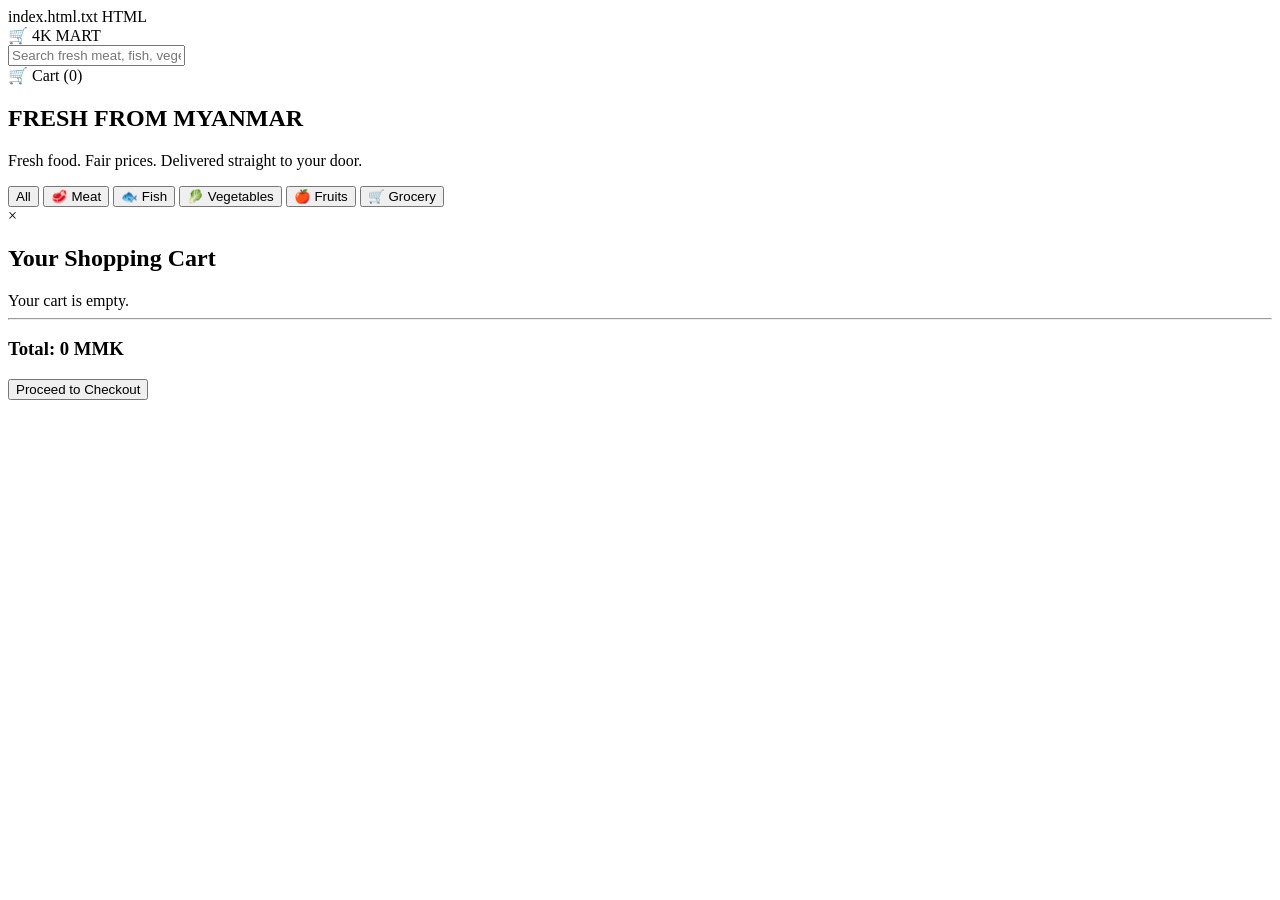
==== index.html @ b6021738 "Add initial index.html for 4K Mart website Initial HTML structure for the 4K Mart grocery website, i" ====
index.html.txt
HTML
<!DOCTYPE html>
<html lang="en">
<head>
    <meta charset="UTF-8">
    <meta name="viewport" content="width=device-width, initial-scale=1.0">
    <title>4K Mart - Fresh Grocery Myanmar</title>
    <link rel="stylesheet" href="styles.css">
</head>
<body>

    <!-- Header Navigation -->
    <header class="navbar">
        <div class="logo">🛒 4K MART</div>
        <div class="search-bar">
            <input type="text" id="searchInput" placeholder="Search fresh meat, fish, vegetables..." onkeyup="filterProducts()">
        </div>
        <div class="cart-btn" onclick="toggleCart()">
            🛒 Cart (<span id="cartCount">0</span>)
        </div>
    </header>

    <!-- Hero Banner -->
    <section class="hero">
        <h1>FRESH FROM MYANMAR</h1>
        <p>Fresh food. Fair prices. Delivered straight to your door.</p>
    </section>

    <!-- Category Filters -->
    <section class="categories">
        <button class="cat-btn active" onclick="filterCategory('all')">All</button>
        <button class="cat-btn" onclick="filterCategory('Meat')">🥩 Meat</button>
        <button class="cat-btn" onclick="filterCategory('Fish')">🐟 Fish</button>
        <button class="cat-btn" onclick="filterCategory('Vegetables')">🥬 Vegetables</button>
        <button class="cat-btn" onclick="filterCategory('Fruits')">🍎 Fruits</button>
        <button class="cat-btn" onclick="filterCategory('Grocery')">🛒 Grocery</button>
    </section>

    <!-- Product Grid -->
    <main class="product-grid" id="productGrid">
        <!-- Products populated dynamically by JS -->
    </main>

    <!-- Slide-Out Shopping Cart Modal -->
    <div id="cartModal" class="cart-modal">
        <div class="cart-content">
            <span class="close-btn" onclick="toggleCart()">&times;</span>
            <h2>Your Shopping Cart</h2>
            <div id="cartItems">Your cart is empty.</div>
            <hr>
            <h3>Total: <span id="cartTotal">0</span> MMK</h3>
            <button class="checkout-btn" onclick="checkout()">Proceed to Checkout</button>
        </div>
    </div>

    <script src="script.js"></script>
</body>
</html>
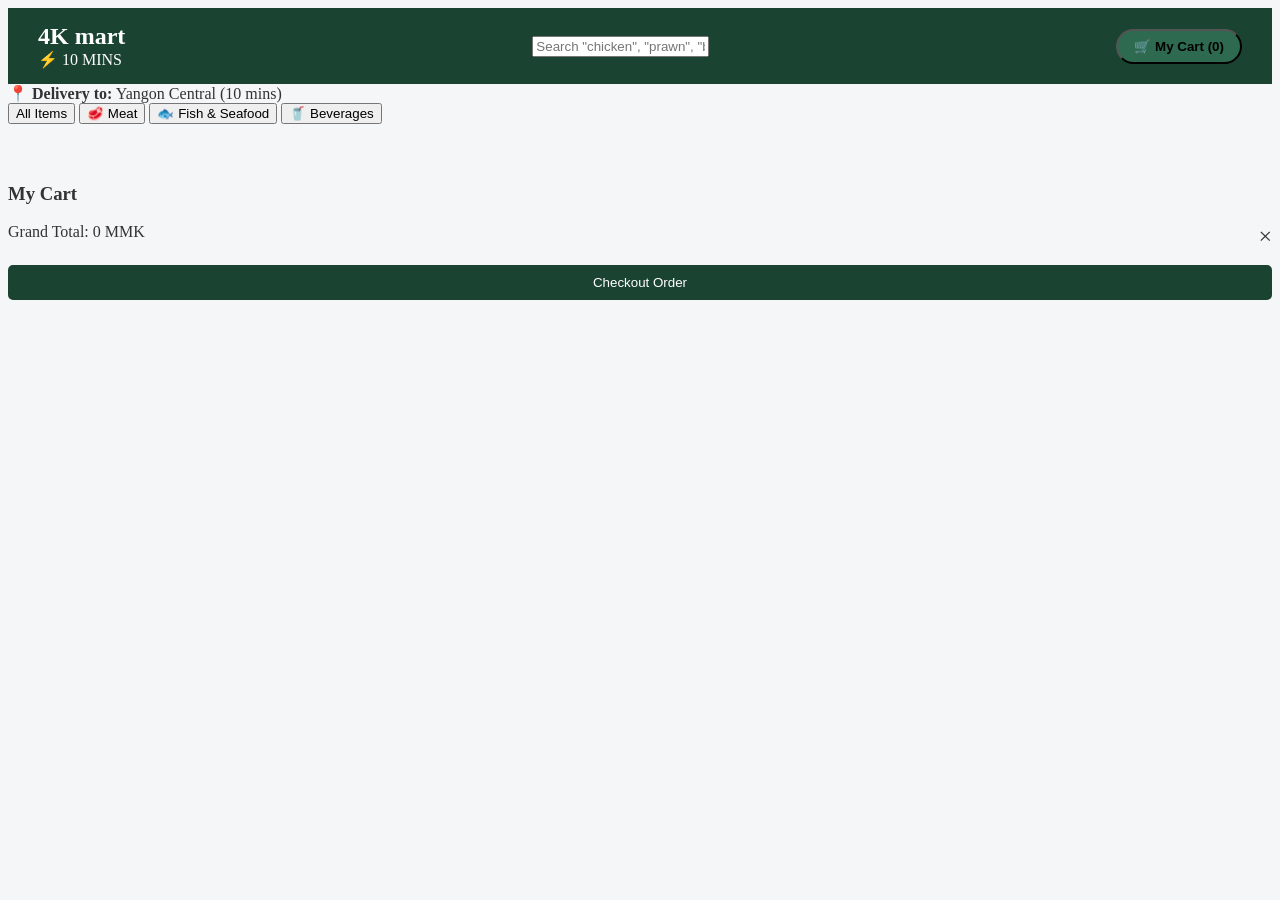
==== commit eccba61f: "Update title and header for 60-minute delivery" ====
--- a/index.html
+++ b/index.html
@@ -1,56 +1,56 @@
-index.html.txt
-HTML
 <!DOCTYPE html>
 <html lang="en">
 <head>
     <meta charset="UTF-8">
     <meta name="viewport" content="width=device-width, initial-scale=1.0">
-    <title>4K Mart - Fresh Grocery Myanmar</title>
+    <title>4K Mart - Everything delivered in 10 minutes</title>
     <link rel="stylesheet" href="styles.css">
 </head>
 <body>
 
-    <!-- Header Navigation -->
+    <!-- Blinkit Header -->
     <header class="navbar">
-        <div class="logo">🛒 4K MART</div>
-        <div class="search-bar">
-            <input type="text" id="searchInput" placeholder="Search fresh meat, fish, vegetables..." onkeyup="filterProducts()">
+        <div class="brand-section">
+            <div class="logo">4K <span>mart</span></div>
+            <div class="eta-badge">⚡ 10 MINS</div>
         </div>
-        <div class="cart-btn" onclick="toggleCart()">
-            🛒 Cart (<span id="cartCount">0</span>)
+        <div class="search-container">
+            <input type="text" id="searchInput" placeholder='Search "chicken", "prawn", "beef"...' onkeyup="filterProducts()">
         </div>
+        <button class="cart-btn" onclick="toggleCart()">
+            🛒 My Cart (<span id="cartCount">0</span>)
+        </button>
     </header>
 
-    <!-- Hero Banner -->
-    <section class="hero">
-        <h1>FRESH FROM MYANMAR</h1>
-        <p>Fresh food. Fair prices. Delivered straight to your door.</p>
-    </section>
+    <!-- Sub-Header / Location Bar -->
+    <div class="sub-header">
+        📍 <strong>Delivery to:</strong> Yangon Central (10 mins)
+    </div>
 
-    <!-- Category Filters -->
-    <section class="categories">
-        <button class="cat-btn active" onclick="filterCategory('all')">All</button>
-        <button class="cat-btn" onclick="filterCategory('Meat')">🥩 Meat</button>
-        <button class="cat-btn" onclick="filterCategory('Fish')">🐟 Fish</button>
-        <button class="cat-btn" onclick="filterCategory('Vegetables')">🥬 Vegetables</button>
-        <button class="cat-btn" onclick="filterCategory('Fruits')">🍎 Fruits</button>
-        <button class="cat-btn" onclick="filterCategory('Grocery')">🛒 Grocery</button>
-    </section>
+    <!-- Category Selector -->
+    <nav class="categories-bar">
+        <button class="cat-chip active" onclick="filterCategory('all', this)">All Items</button>
+        <button class="cat-chip" onclick="filterCategory('Meat', this)">🥩 Meat</button>
+        <button class="cat-chip" onclick="filterCategory('Fish', this)">🐟 Fish & Seafood</button>
+        <button class="cat-chip" onclick="filterCategory('Drinks', this)">🥤 Beverages</button>
+    </nav>
 
-    <!-- Product Grid -->
-    <main class="product-grid" id="productGrid">
-        <!-- Products populated dynamically by JS -->
-    </main>
+    <!-- Main Grid -->
+    <main class="product-grid" id="productGrid"></main>
 
-    <!-- Slide-Out Shopping Cart Modal -->
-    <div id="cartModal" class="cart-modal">
-        <div class="cart-content">
+    <!-- Blinkit Side Cart Drawer -->
+    <div id="cartModal" class="cart-drawer">
+        <div class="cart-header">
+            <h3>My Cart</h3>
             <span class="close-btn" onclick="toggleCart()">&times;</span>
-            <h2>Your Shopping Cart</h2>
-            <div id="cartItems">Your cart is empty.</div>
-            <hr>
-            <h3>Total: <span id="cartTotal">0</span> MMK</h3>
-            <button class="checkout-btn" onclick="checkout()">Proceed to Checkout</button>
+        </div>
+        <div id="cartItems" class="cart-body"></div>
+        <div class="cart-footer">
+            <div class="bill-details">
+                <span>Grand Total:</span>
+                <span class="total-price"><span id="cartTotal">0</span> MMK</span>
+            </div>
+            <button class="checkout-btn" onclick="checkout()">Checkout Order</button>
         </div>
     </div>
 
--- a/styles.css
+++ b/styles.css
@@ -0,0 +1,159 @@
+styles.css
+CSS
+* {
+    box-sizing: border-box;
+    margin: 0;
+    padding: 0;
+    font-family: 'Segoe UI', Tahoma, Geneva, Verdana, sans-serif;
+}
+
+body {
+    background-color: #f4f6f8;
+    color: #333;
+}
+
+/* Header */
+.navbar {
+    display: flex;
+    justify-content: space-between;
+    align-items: center;
+    background-color: #1b4332;
+    padding: 15px 30px;
+    color: white;
+    position: sticky;
+    top: 0;
+    z-index: 100;
+}
+
+.logo {
+    font-size: 24px;
+    font-weight: bold;
+}
+
+.search-bar input {
+    padding: 8px 15px;
+    width: 300px;
+    border-radius: 20px;
+    border: none;
+    outline: none;
+}
+
+.cart-btn {
+    background: #2d6a4f;
+    padding: 8px 16px;
+    border-radius: 20px;
+    cursor: pointer;
+    font-weight: bold;
+}
+
+/* Hero Section */
+.hero {
+    background: linear-gradient(rgba(0,0,0,0.4), rgba(0,0,0,0.4)), url('https://images.unsplash.com/photo-1542838132-92c53300491e?w=1200') center/cover;
+    color: white;
+    text-align: center;
+    padding: 60px 20px;
+}
+
+.hero h1 {
+    font-size: 36px;
+    margin-bottom: 10px;
+}
+
+/* Category Filters */
+.categories {
+    display: flex;
+    justify-content: center;
+    gap: 10px;
+    margin: 20px 0;
+    flex-wrap: wrap;
+}
+
+.cat-btn {
+    padding: 8px 18px;
+    border: 1px solid #2d6a4f;
+    background: white;
+    color: #2d6a4f;
+    border-radius: 20px;
+    cursor: pointer;
+    font-weight: bold;
+}
+
+.cat-btn.active, .cat-btn:hover {
+    background: #2d6a4f;
+    color: white;
+}
+
+/* Product Cards */
+.product-grid {
+    display: grid;
+    grid-template-columns: repeat(auto-fill, minmax(220px, 1fr));
+    gap: 20px;
+    padding: 20px 40px;
+    max-width: 1200px;
+    margin: 0 auto;
+}
+
+.product-card {
+    background: white;
+    border-radius: 10px;
+    padding: 15px;
+    text-align: center;
+    box-shadow: 0 4px 6px rgba(0,0,0,0.05);
+}
+
+.product-card h3 {
+    font-size: 18px;
+    margin: 10px 0;
+}
+
+.price {
+    color: #2d6a4f;
+    font-weight: bold;
+    font-size: 16px;
+    margin-bottom: 10px;
+}
+
+.add-btn {
+    background: #40916c;
+    color: white;
+    border: none;
+    padding: 8px 15px;
+    border-radius: 5px;
+    cursor: pointer;
+    width: 100%;
+}
+
+.add-btn:hover {
+    background: #1b4332;
+}
+
+/* Cart Modal */
+.cart-modal {
+    display: none;
+    position: fixed;
+    top: 0;
+    right: 0;
+    width: 320px;
+    height: 100%;
+    background: white;
+    box-shadow: -2px 0 5px rgba(0,0,0,0.2);
+    padding: 20px;
+    z-index: 200;
+}
+
+.close-btn {
+    float: right;
+    font-size: 24px;
+    cursor: pointer;
+}
+
+.checkout-btn {
+    width: 100%;
+    padding: 10px;
+    background: #1b4332;
+    color: white;
+    border: none;
+    border-radius: 5px;
+    margin-top: 15px;
+    cursor: pointer;
+}
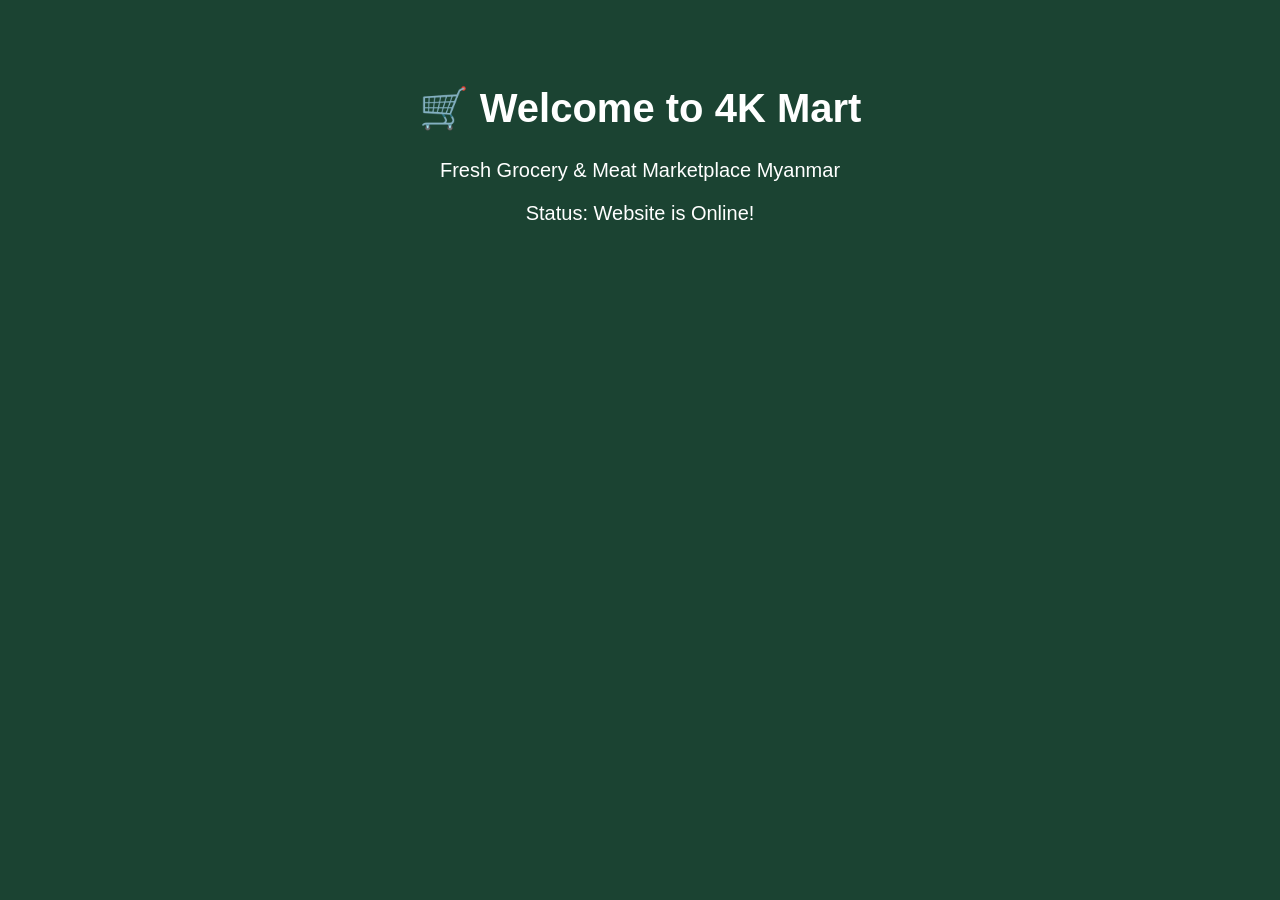
==== commit 8a356e8d: "Revise title and add welcome message with styles Updated the title and added styles for the webpage." ====
--- a/index.html
+++ b/index.html
@@ -3,57 +3,16 @@
 <head>
     <meta charset="UTF-8">
     <meta name="viewport" content="width=device-width, initial-scale=1.0">
-    <title>4K Mart - Everything delivered in 10 minutes</title>
-    <link rel="stylesheet" href="styles.css">
+    <title>4K Mart Myanmar</title>
+    <style>
+        body { font-family: Arial, sans-serif; background-color: #1b4332; color: white; text-align: center; padding: 50px; }
+        h1 { font-size: 40px; }
+        p { font-size: 20px; }
+    </style>
 </head>
 <body>
-
-    <!-- Blinkit Header -->
-    <header class="navbar">
-        <div class="brand-section">
-            <div class="logo">4K <span>mart</span></div>
-            <div class="eta-badge">⚡ 10 MINS</div>
-        </div>
-        <div class="search-container">
-            <input type="text" id="searchInput" placeholder='Search "chicken", "prawn", "beef"...' onkeyup="filterProducts()">
-        </div>
-        <button class="cart-btn" onclick="toggleCart()">
-            🛒 My Cart (<span id="cartCount">0</span>)
-        </button>
-    </header>
-
-    <!-- Sub-Header / Location Bar -->
-    <div class="sub-header">
-        📍 <strong>Delivery to:</strong> Yangon Central (10 mins)
-    </div>
-
-    <!-- Category Selector -->
-    <nav class="categories-bar">
-        <button class="cat-chip active" onclick="filterCategory('all', this)">All Items</button>
-        <button class="cat-chip" onclick="filterCategory('Meat', this)">🥩 Meat</button>
-        <button class="cat-chip" onclick="filterCategory('Fish', this)">🐟 Fish & Seafood</button>
-        <button class="cat-chip" onclick="filterCategory('Drinks', this)">🥤 Beverages</button>
-    </nav>
-
-    <!-- Main Grid -->
-    <main class="product-grid" id="productGrid"></main>
-
-    <!-- Blinkit Side Cart Drawer -->
-    <div id="cartModal" class="cart-drawer">
-        <div class="cart-header">
-            <h3>My Cart</h3>
-            <span class="close-btn" onclick="toggleCart()">&times;</span>
-        </div>
-        <div id="cartItems" class="cart-body"></div>
-        <div class="cart-footer">
-            <div class="bill-details">
-                <span>Grand Total:</span>
-                <span class="total-price"><span id="cartTotal">0</span> MMK</span>
-            </div>
-            <button class="checkout-btn" onclick="checkout()">Checkout Order</button>
-        </div>
-    </div>
-
-    <script src="script.js"></script>
+    <h1>🛒 Welcome to 4K Mart</h1>
+    <p>Fresh Grocery & Meat Marketplace Myanmar</p>
+    <p>Status: Website is Online!</p>
 </body>
 </html>
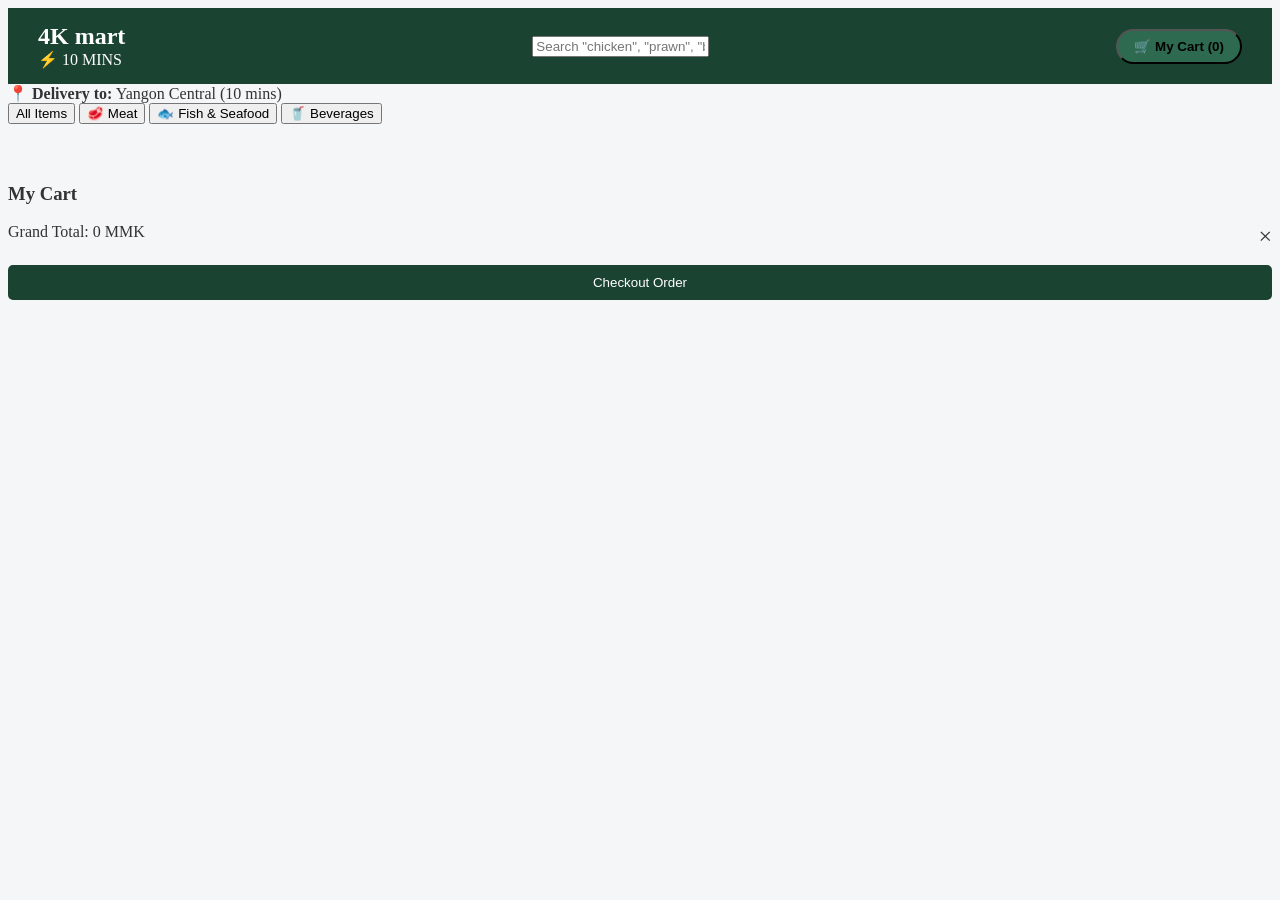
==== commit 5aeba429: "Update title and add navigation elements in index.html" ====
--- a/index.html
+++ b/index.html
@@ -3,16 +3,57 @@
 <head>
     <meta charset="UTF-8">
     <meta name="viewport" content="width=device-width, initial-scale=1.0">
-    <title>4K Mart Myanmar</title>
-    <style>
-        body { font-family: Arial, sans-serif; background-color: #1b4332; color: white; text-align: center; padding: 50px; }
-        h1 { font-size: 40px; }
-        p { font-size: 20px; }
-    </style>
+    <title>4K Mart - Everything delivered in 10 minutes</title>
+    <link rel="stylesheet" href="styles.css">
 </head>
 <body>
-    <h1>🛒 Welcome to 4K Mart</h1>
-    <p>Fresh Grocery & Meat Marketplace Myanmar</p>
-    <p>Status: Website is Online!</p>
+
+    <!-- Blinkit Header -->
+    <header class="navbar">
+        <div class="brand-section">
+            <div class="logo">4K <span>mart</span></div>
+            <div class="eta-badge">⚡ 10 MINS</div>
+        </div>
+        <div class="search-container">
+            <input type="text" id="searchInput" placeholder='Search "chicken", "prawn", "beef"...' onkeyup="filterProducts()">
+        </div>
+        <button class="cart-btn" onclick="toggleCart()">
+            🛒 My Cart (<span id="cartCount">0</span>)
+        </button>
+    </header>
+
+    <!-- Sub-Header / Location Bar -->
+    <div class="sub-header">
+        📍 <strong>Delivery to:</strong> Yangon Central (10 mins)
+    </div>
+
+    <!-- Category Selector -->
+    <nav class="categories-bar">
+        <button class="cat-chip active" onclick="filterCategory('all', this)">All Items</button>
+        <button class="cat-chip" onclick="filterCategory('Meat', this)">🥩 Meat</button>
+        <button class="cat-chip" onclick="filterCategory('Fish', this)">🐟 Fish & Seafood</button>
+        <button class="cat-chip" onclick="filterCategory('Drinks', this)">🥤 Beverages</button>
+    </nav>
+
+    <!-- Main Grid -->
+    <main class="product-grid" id="productGrid"></main>
+
+    <!-- Blinkit Side Cart Drawer -->
+    <div id="cartModal" class="cart-drawer">
+        <div class="cart-header">
+            <h3>My Cart</h3>
+            <span class="close-btn" onclick="toggleCart()">&times;</span>
+        </div>
+        <div id="cartItems" class="cart-body"></div>
+        <div class="cart-footer">
+            <div class="bill-details">
+                <span>Grand Total:</span>
+                <span class="total-price"><span id="cartTotal">0</span> MMK</span>
+            </div>
+            <button class="checkout-btn" onclick="checkout()">Checkout Order</button>
+        </div>
+    </div>
+
+    <script src="script.js"></script>
 </body>
 </html>
--- a/styles.css
+++ b/styles.css
@@ -0,0 +1,159 @@
+styles.css
+CSS
+* {
+    box-sizing: border-box;
+    margin: 0;
+    padding: 0;
+    font-family: 'Segoe UI', Tahoma, Geneva, Verdana, sans-serif;
+}
+
+body {
+    background-color: #f4f6f8;
+    color: #333;
+}
+
+/* Header */
+.navbar {
+    display: flex;
+    justify-content: space-between;
+    align-items: center;
+    background-color: #1b4332;
+    padding: 15px 30px;
+    color: white;
+    position: sticky;
+    top: 0;
+    z-index: 100;
+}
+
+.logo {
+    font-size: 24px;
+    font-weight: bold;
+}
+
+.search-bar input {
+    padding: 8px 15px;
+    width: 300px;
+    border-radius: 20px;
+    border: none;
+    outline: none;
+}
+
+.cart-btn {
+    background: #2d6a4f;
+    padding: 8px 16px;
+    border-radius: 20px;
+    cursor: pointer;
+    font-weight: bold;
+}
+
+/* Hero Section */
+.hero {
+    background: linear-gradient(rgba(0,0,0,0.4), rgba(0,0,0,0.4)), url('https://images.unsplash.com/photo-1542838132-92c53300491e?w=1200') center/cover;
+    color: white;
+    text-align: center;
+    padding: 60px 20px;
+}
+
+.hero h1 {
+    font-size: 36px;
+    margin-bottom: 10px;
+}
+
+/* Category Filters */
+.categories {
+    display: flex;
+    justify-content: center;
+    gap: 10px;
+    margin: 20px 0;
+    flex-wrap: wrap;
+}
+
+.cat-btn {
+    padding: 8px 18px;
+    border: 1px solid #2d6a4f;
+    background: white;
+    color: #2d6a4f;
+    border-radius: 20px;
+    cursor: pointer;
+    font-weight: bold;
+}
+
+.cat-btn.active, .cat-btn:hover {
+    background: #2d6a4f;
+    color: white;
+}
+
+/* Product Cards */
+.product-grid {
+    display: grid;
+    grid-template-columns: repeat(auto-fill, minmax(220px, 1fr));
+    gap: 20px;
+    padding: 20px 40px;
+    max-width: 1200px;
+    margin: 0 auto;
+}
+
+.product-card {
+    background: white;
+    border-radius: 10px;
+    padding: 15px;
+    text-align: center;
+    box-shadow: 0 4px 6px rgba(0,0,0,0.05);
+}
+
+.product-card h3 {
+    font-size: 18px;
+    margin: 10px 0;
+}
+
+.price {
+    color: #2d6a4f;
+    font-weight: bold;
+    font-size: 16px;
+    margin-bottom: 10px;
+}
+
+.add-btn {
+    background: #40916c;
+    color: white;
+    border: none;
+    padding: 8px 15px;
+    border-radius: 5px;
+    cursor: pointer;
+    width: 100%;
+}
+
+.add-btn:hover {
+    background: #1b4332;
+}
+
+/* Cart Modal */
+.cart-modal {
+    display: none;
+    position: fixed;
+    top: 0;
+    right: 0;
+    width: 320px;
+    height: 100%;
+    background: white;
+    box-shadow: -2px 0 5px rgba(0,0,0,0.2);
+    padding: 20px;
+    z-index: 200;
+}
+
+.close-btn {
+    float: right;
+    font-size: 24px;
+    cursor: pointer;
+}
+
+.checkout-btn {
+    width: 100%;
+    padding: 10px;
+    background: #1b4332;
+    color: white;
+    border: none;
+    border-radius: 5px;
+    margin-top: 15px;
+    cursor: pointer;
+}
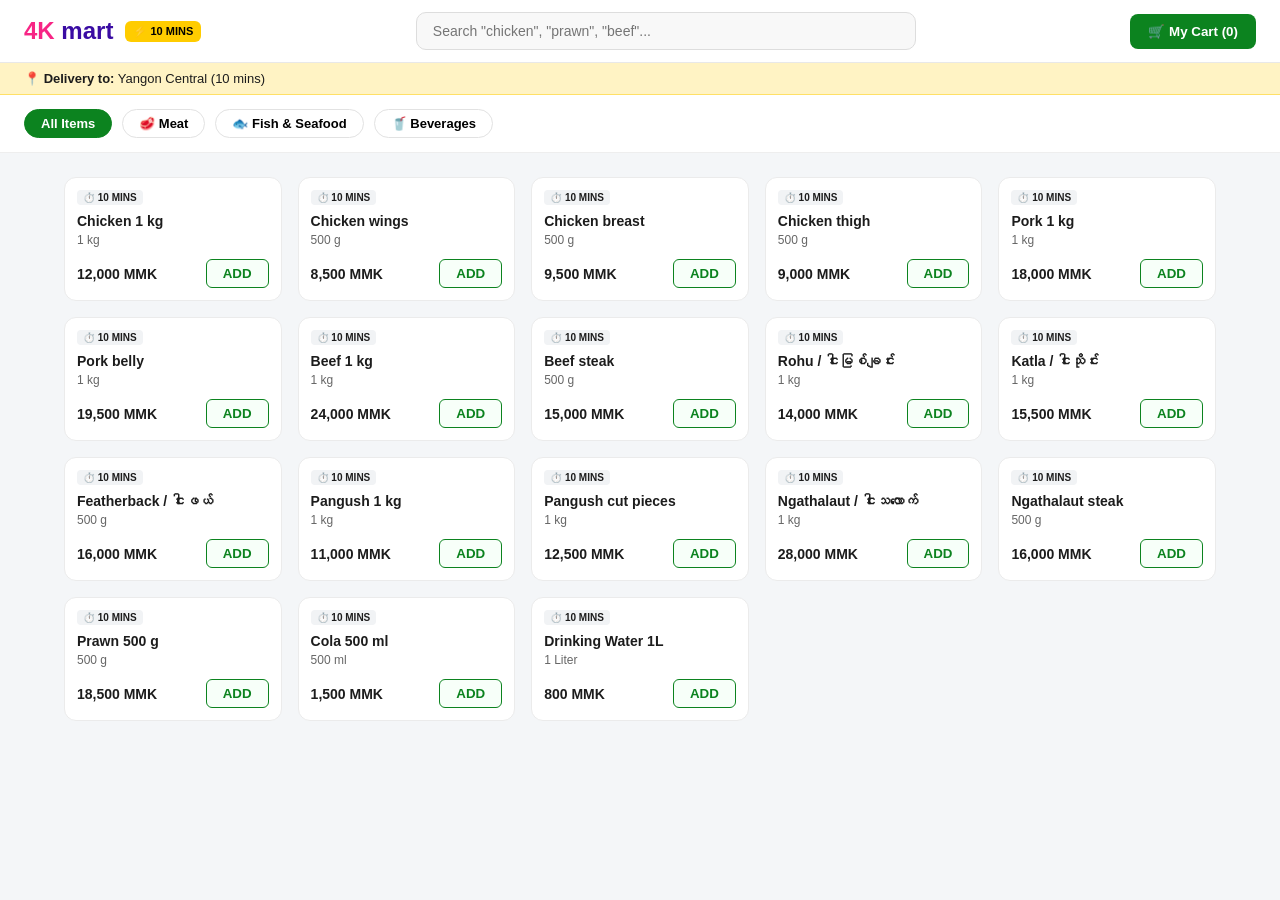
==== commit 098d21cf: "Update title for faster delivery time" ====
--- a/styles.css
+++ b/styles.css
@@ -1,159 +1,230 @@
-styles.css
-CSS
 * {
     box-sizing: border-box;
     margin: 0;
     padding: 0;
-    font-family: 'Segoe UI', Tahoma, Geneva, Verdana, sans-serif;
+    font-family: -apple-system, BlinkMacSystemFont, "Segoe UI", Roboto, Helvetica, Arial, sans-serif;
 }
 
 body {
     background-color: #f4f6f8;
-    color: #333;
+    color: #1c1c1c;
+    padding-bottom: 50px;
 }
 
 /* Header */
 .navbar {
     display: flex;
-    justify-content: space-between;
     align-items: center;
-    background-color: #1b4332;
-    padding: 15px 30px;
-    color: white;
+    justify-content: space-between;
+    background-color: #fff;
+    padding: 12px 24px;
+    border-bottom: 1px solid #e8e8e8;
     position: sticky;
     top: 0;
     z-index: 100;
 }
 
+.brand-section {
+    display: flex;
+    align-items: center;
+    gap: 12px;
+}
+
 .logo {
     font-size: 24px;
-    font-weight: bold;
-}
-
-.search-bar input {
-    padding: 8px 15px;
-    width: 300px;
+    font-weight: 900;
+    color: #f72585;
+}
+
+.logo span {
+    color: #3a0ca3;
+}
+
+.eta-badge {
+    background-color: #ffcc00;
+    color: #000;
+    font-size: 11px;
+    font-weight: 800;
+    padding: 4px 8px;
+    border-radius: 6px;
+}
+
+.search-container {
+    flex: 1;
+    max-width: 500px;
+    margin: 0 20px;
+}
+
+.search-container input {
+    width: 100%;
+    padding: 10px 16px;
+    border-radius: 10px;
+    border: 1px solid #ddd;
+    background-color: #f8f8f8;
+    outline: none;
+    font-size: 14px;
+}
+
+.cart-btn {
+    background-color: #0c831f;
+    color: white;
+    border: none;
+    padding: 10px 18px;
+    border-radius: 8px;
+    font-weight: 700;
+    cursor: pointer;
+}
+
+/* Sub-Header */
+.sub-header {
+    background: #fff3c4;
+    padding: 8px 24px;
+    font-size: 13px;
+    border-bottom: 1px solid #ffe066;
+}
+
+/* Categories */
+.categories-bar {
+    display: flex;
+    gap: 10px;
+    padding: 14px 24px;
+    background: #fff;
+    border-bottom: 1px solid #eee;
+    overflow-x: auto;
+}
+
+.cat-chip {
+    border: 1px solid #e2e2e2;
+    background: #fff;
+    padding: 6px 16px;
     border-radius: 20px;
-    border: none;
-    outline: none;
-}
-
-.cart-btn {
-    background: #2d6a4f;
-    padding: 8px 16px;
-    border-radius: 20px;
-    cursor: pointer;
-    font-weight: bold;
-}
-
-/* Hero Section */
-.hero {
-    background: linear-gradient(rgba(0,0,0,0.4), rgba(0,0,0,0.4)), url('https://images.unsplash.com/photo-1542838132-92c53300491e?w=1200') center/cover;
+    cursor: pointer;
+    font-weight: 600;
+    font-size: 13px;
+    white-space: nowrap;
+}
+
+.cat-chip.active {
+    background-color: #0c831f;
     color: white;
-    text-align: center;
-    padding: 60px 20px;
-}
-
-.hero h1 {
-    font-size: 36px;
-    margin-bottom: 10px;
-}
-
-/* Category Filters */
-.categories {
-    display: flex;
-    justify-content: center;
-    gap: 10px;
-    margin: 20px 0;
-    flex-wrap: wrap;
-}
-
-.cat-btn {
-    padding: 8px 18px;
-    border: 1px solid #2d6a4f;
-    background: white;
-    color: #2d6a4f;
-    border-radius: 20px;
-    cursor: pointer;
-    font-weight: bold;
-}
-
-.cat-btn.active, .cat-btn:hover {
-    background: #2d6a4f;
-    color: white;
+    border-color: #0c831f;
 }
 
 /* Product Cards */
 .product-grid {
     display: grid;
-    grid-template-columns: repeat(auto-fill, minmax(220px, 1fr));
-    gap: 20px;
-    padding: 20px 40px;
+    grid-template-columns: repeat(auto-fill, minmax(180px, 1fr));
+    gap: 16px;
+    padding: 24px;
     max-width: 1200px;
     margin: 0 auto;
 }
 
-.product-card {
-    background: white;
-    border-radius: 10px;
-    padding: 15px;
-    text-align: center;
-    box-shadow: 0 4px 6px rgba(0,0,0,0.05);
-}
-
-.product-card h3 {
-    font-size: 18px;
-    margin: 10px 0;
+.card {
+    background: #fff;
+    border: 1px solid #ebebeb;
+    border-radius: 12px;
+    padding: 12px;
+    display: flex;
+    flex-direction: column;
+    justify-content: space-between;
+}
+
+.card-timer {
+    font-size: 10px;
+    font-weight: 700;
+    background: #f1f3f5;
+    width: fit-content;
+    padding: 2px 6px;
+    border-radius: 4px;
+    margin-bottom: 8px;
+}
+
+.card-title {
+    font-size: 14px;
+    font-weight: 700;
+    margin-bottom: 4px;
+}
+
+.card-weight {
+    font-size: 12px;
+    color: #666;
+    margin-bottom: 12px;
+}
+
+.card-footer {
+    display: flex;
+    align-items: center;
+    justify-content: space-between;
 }
 
 .price {
-    color: #2d6a4f;
-    font-weight: bold;
-    font-size: 16px;
-    margin-bottom: 10px;
+    font-weight: 800;
+    font-size: 14px;
 }
 
 .add-btn {
-    background: #40916c;
+    border: 1px solid #0c831f;
+    background: #f7fff9;
+    color: #0c831f;
+    font-weight: 800;
+    padding: 6px 16px;
+    border-radius: 6px;
+    cursor: pointer;
+}
+
+/* Cart Drawer */
+.cart-drawer {
+    display: none;
+    position: fixed;
+    right: 0;
+    top: 0;
+    width: 340px;
+    height: 100%;
+    background: #fff;
+    box-shadow: -4px 0 12px rgba(0,0,0,0.15);
+    z-index: 200;
+    flex-direction: column;
+}
+
+.cart-header {
+    display: flex;
+    justify-content: space-between;
+    padding: 16px;
+    border-bottom: 1px solid #eee;
+}
+
+.cart-body {
+    flex: 1;
+    padding: 16px;
+    overflow-y: auto;
+}
+
+.cart-footer {
+    padding: 16px;
+    border-top: 1px solid #eee;
+    background: #f9f9f9;
+}
+
+.bill-details {
+    display: flex;
+    justify-content: space-between;
+    font-weight: 800;
+    margin-bottom: 12px;
+}
+
+.checkout-btn {
+    width: 100%;
+    background: #0c831f;
     color: white;
     border: none;
-    padding: 8px 15px;
-    border-radius: 5px;
-    cursor: pointer;
-    width: 100%;
-}
-
-.add-btn:hover {
-    background: #1b4332;
-}
-
-/* Cart Modal */
-.cart-modal {
-    display: none;
-    position: fixed;
-    top: 0;
-    right: 0;
-    width: 320px;
-    height: 100%;
-    background: white;
-    box-shadow: -2px 0 5px rgba(0,0,0,0.2);
-    padding: 20px;
-    z-index: 200;
+    padding: 12px;
+    border-radius: 8px;
+    font-weight: 800;
+    cursor: pointer;
 }
 
 .close-btn {
-    float: right;
-    font-size: 24px;
-    cursor: pointer;
-}
-
-.checkout-btn {
-    width: 100%;
-    padding: 10px;
-    background: #1b4332;
-    color: white;
-    border: none;
-    border-radius: 5px;
-    margin-top: 15px;
-    cursor: pointer;
-}
+    cursor: pointer;
+    font-size: 20px;
+}
